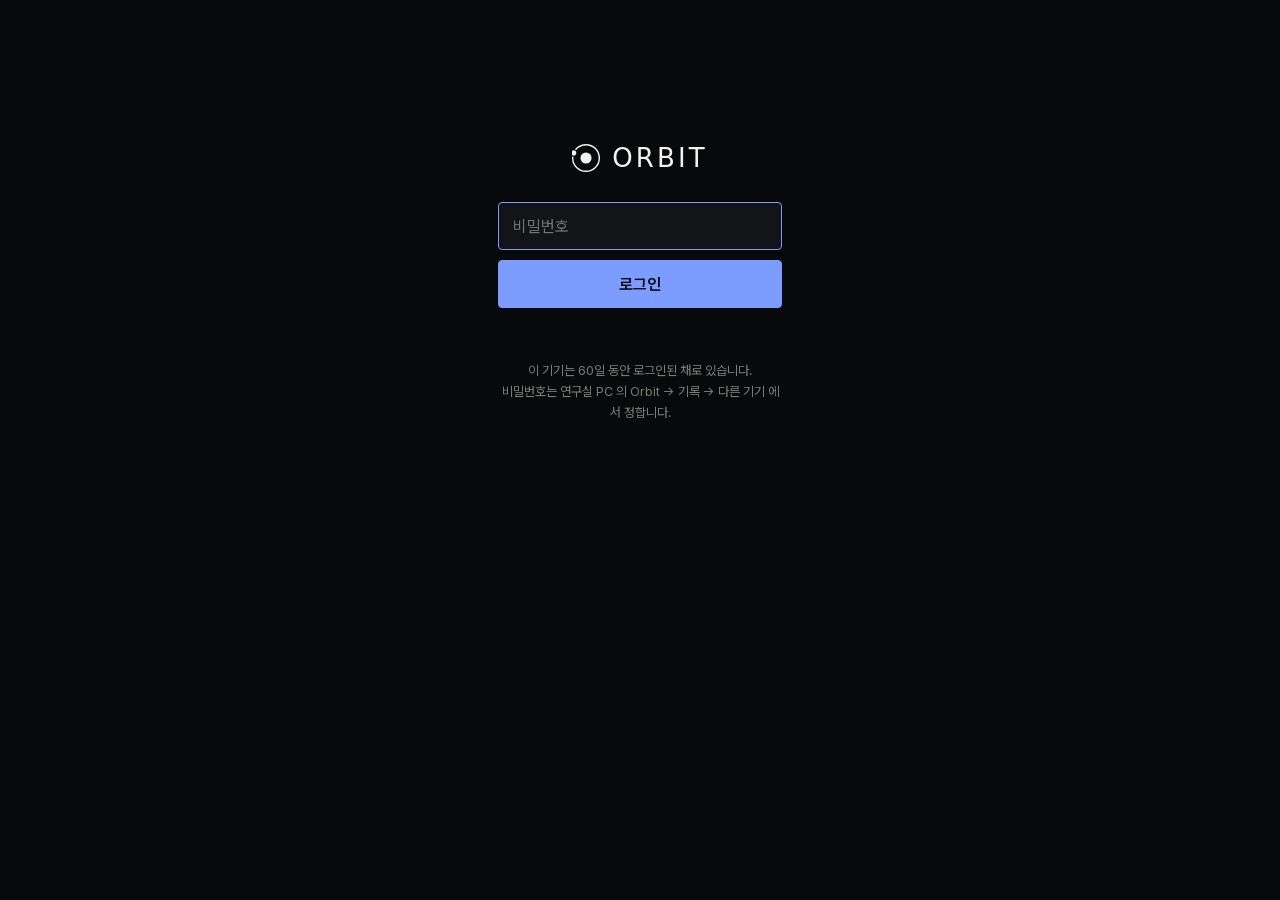
==== static/login.html @ 62438f57 "Orbit 첫 커밋: 연구실 출근·집중 자가기록 (옛 Horarium) 2026-09 부터 git 없이 키워 온 MAENG_worklog 폴더를 그대로 저장소로 만든다. 지금 상태" ====
<!DOCTYPE html>
<html lang="ko">
<head>
<meta charset="utf-8">
<meta name="viewport" content="width=device-width, initial-scale=1, viewport-fit=cover">
<title>로그인 · Orbit</title>
<link rel="icon" href="/static/horarium.ico" sizes="any">
<link rel="icon" type="image/svg+xml" href="/static/favicon.svg">
<link rel="apple-touch-icon" href="/static/icon-180.png">
<link rel="manifest" href="/static/manifest.json">
<meta name="theme-color" content="#08090a">
<meta name="apple-mobile-web-app-status-bar-style" content="black">
<script>(function(){var t='dark';try{t=localStorage.getItem('orbit.theme')||'dark';}catch(e){}t=t==='light'?'light':'dark';document.documentElement.setAttribute('data-theme',t);var m=document.querySelector('meta[name="theme-color"]');if(m)m.setAttribute('content',t==='dark'?'#08090a':'#ffffff');})();</script>
<meta name="apple-mobile-web-app-capable" content="yes">
<meta name="apple-mobile-web-app-title" content="Orbit">
<style>
  /* DESIGN §36.4·§37 — Orbit 토큰(§12.2) 그대로. 로그인 전에는 app.css 를 받을 수 없어 필요한 것만 여기에 */
  @font-face { font-family: "Pretendard Variable"; font-weight: 45 920; font-style: normal; font-display: swap; src: url("/static/PretendardVariable.woff2") format("woff2-variations"), url("/static/PretendardVariable.woff2") format("woff2"); }
  :root { --bg: #f4f4f2; --surface: #ffffff; --text: #1c1c1a; --text-2: #5c5c58; --text-3: #8c8c87; --line-2: #c8c7c1; --accent: #1f4fd1; --red: #a33a3a; --r: 4px;
          --font: "Pretendard Variable", Pretendard, Inter, "Malgun Gothic", "Segoe UI", system-ui, sans-serif; --font-serif: Georgia, "Times New Roman", serif; }
  :root[data-theme="dark"] { --bg: #08090a; --surface: #08090a; --text: #f2f2ef; --text-2: #b4b4ae; --text-3: #7d7d78; --line-2: #3a3d44; --accent: #7c9cff; --red: #ef7b7b; color-scheme: dark; }
  [data-theme="dark"] .box h1 img { filter: invert(1); }
  [data-theme="dark"] .box input { background: #121418; }
  [data-theme="dark"] .box button { color: #0b0c0f; }
  * { box-sizing: border-box; }
  html { -webkit-text-size-adjust: 100%; }
  body { margin: 0; font-family: var(--font); color: var(--text); background: var(--surface); -webkit-tap-highlight-color: transparent; }
  .box { max-width: 340px; margin: 16vh auto 0; padding: 0 28px; text-align: center; }
  .box h1 { display: flex; align-items: center; justify-content: center; gap: 12px; margin: 0 0 30px; font-family: "Malgun Gothic", "Segoe UI", -apple-system, system-ui, sans-serif; font-size: 26px; font-weight: 400; letter-spacing: .12em; line-height: 1; }
  .box h1 .brand-mark { height: 28px; width: 28px; flex: none; }   /* §37.8 마크 옆에 ORBIT, §37.9 위성 = 분침 */
  .box input { width: 100%; height: 48px; font: inherit; font-size: 16px; padding: 0 14px; border: 1px solid var(--line-2); border-radius: var(--r); background: var(--surface); color: var(--text); -webkit-appearance: none; appearance: none; }
  .box input:focus { outline: none; border-color: var(--accent); }
  .box button { width: 100%; height: 48px; margin-top: 10px; font: inherit; font-size: 16px; font-weight: 600; border: 1px solid var(--accent); border-radius: var(--r); background: var(--accent); color: #fff; cursor: pointer; }
  .box button:disabled { opacity: .5; cursor: default; }
  #msg { margin-top: 12px; font-size: 14px; color: var(--red); min-height: 1.5em; }
  .hint { margin-top: 20px; font-size: 13px; line-height: 1.6; color: var(--text-3); }
</style>
</head>
<body>
<form class="box" id="f">
  <h1><img class="brand-mark" src="/static/logo-mark.svg" alt="">ORBIT</h1>
  <input type="password" id="pw" placeholder="비밀번호" autocomplete="current-password" autofocus>
  <button id="go" type="submit">로그인</button>
  <div id="msg"></div>
  <div class="hint">이 기기는 60일 동안 로그인된 채로 있습니다.<br>비밀번호는 연구실 PC 의 Orbit → 기록 → 다른 기기 에서 정합니다.</div>
</form>
<script>
/* §37.9 로고의 위성 = 분침 (app.js 의 initOrbitMark 와 같은 일) */
(function () {
  var img = document.querySelector('h1 img.brand-mark');
  if (!img || !window.fetch || !window.DOMParser) return;
  fetch('/static/logo-mark-clock.svg').then(function (r) { if (!r.ok) throw new Error(r.status); return r.text(); }).then(function (txt) {
    var src = new DOMParser().parseFromString(txt, 'image/svg+xml').documentElement;
    if (!src || src.nodeName.toLowerCase() !== 'svg' || !src.querySelector('.om-moon')) return;
    var svg = document.importNode(src, true);
    svg.setAttribute('class', 'brand-mark'); svg.setAttribute('aria-hidden', 'true');
    img.parentNode.replaceChild(svg, img);
    var c = Number((svg.getAttribute('viewBox') || '').split(/[\s,]+/)[2] || 0) / 2, parts = svg.querySelectorAll('.om-gap, .om-moon');
    var tick = function () {
      var d = new Date(), a = (d.getMinutes() + d.getSeconds() / 60) * 6;
      for (var i = 0; i < parts.length; i++) parts[i].setAttribute('transform', 'rotate(' + a.toFixed(2) + ' ' + c + ' ' + c + ')');
    };
    tick(); setInterval(tick, 10000);
  }).catch(function () {});
})();
/* DESIGN §36: 이 PC 밖에서 온 요청은 여기서 비밀번호로 로그인한다. next 는 이 사이트 안의 경로만 */
(function () {
  var n = new URLSearchParams(location.search).get('next') || '';
  var next = /^\/(?![\/\\])/.test(n) ? n : '/';
  var msg = document.getElementById('msg'), go = document.getElementById('go'), pw = document.getElementById('pw');
  document.getElementById('f').addEventListener('submit', function (e) {
    e.preventDefault();
    if (!pw.value) { pw.focus(); return; }
    go.disabled = true; msg.textContent = '';
    fetch('/api/login', { method: 'POST', headers: { 'Content-Type': 'application/json; charset=utf-8' }, body: JSON.stringify({ password: pw.value }) })
      .then(function (r) { return r.json(); })
      .catch(function () { return { error: '서버에 닿지 못했습니다' }; })
      .then(function (r) {
        go.disabled = false;
        if (r && r.ok) { location.replace(next); return; }
        msg.textContent = (r && r.error) || '로그인하지 못했습니다'; pw.value = ''; pw.focus();
      });
  });
})();
</script>
</body>
</html>
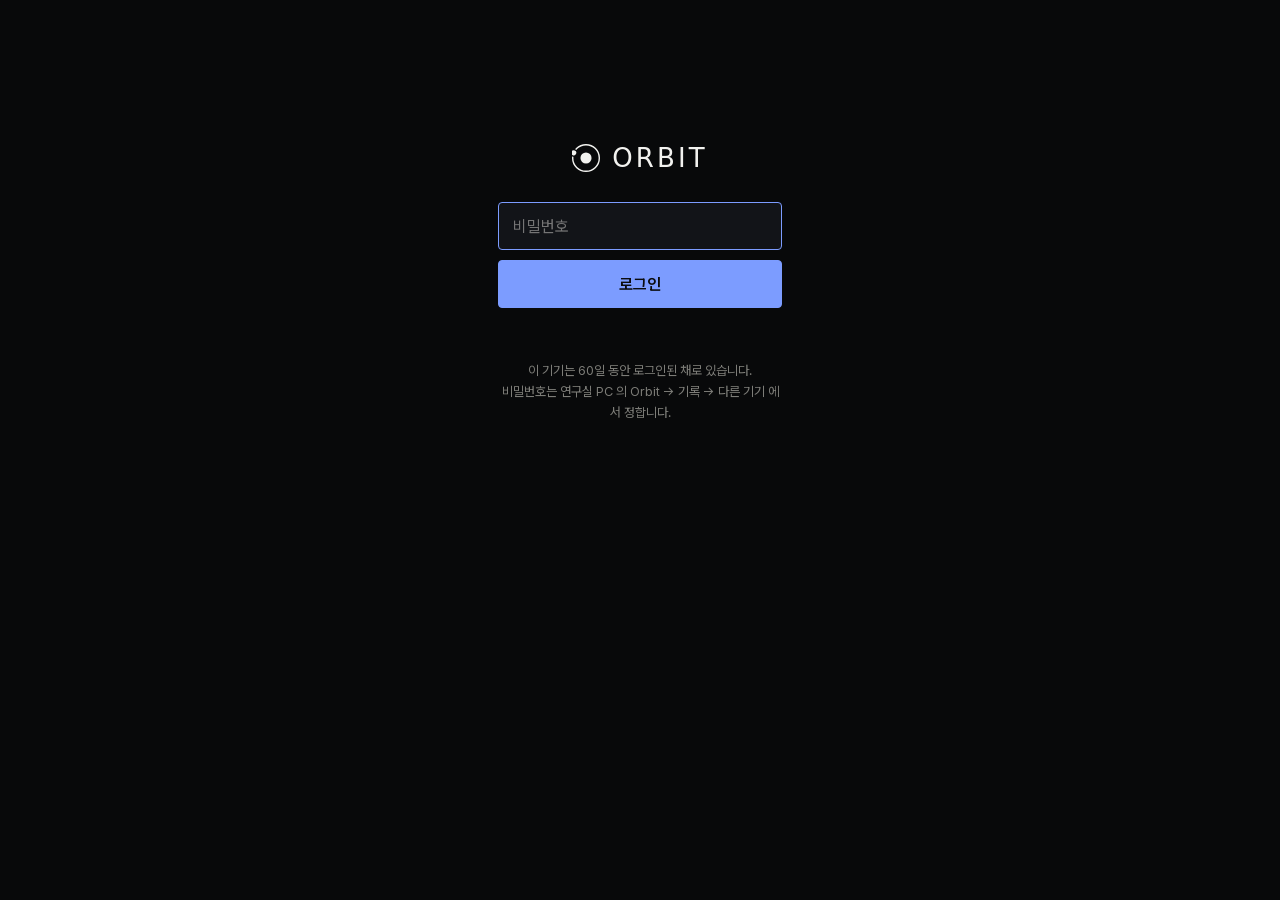
==== commit 507e4cfd: "PC 창 아이콘이 아직 Horarium 이던 것 고침 (DESIGN §44) PC 에서는 크롬 --app 창이 앱 전용 프로필로 열리는데, 그 프로필의 Favicons DB 가 이" ====
--- a/static/login.html
+++ b/static/login.html
@@ -4,10 +4,10 @@
 <meta charset="utf-8">
 <meta name="viewport" content="width=device-width, initial-scale=1, viewport-fit=cover">
 <title>로그인 · Orbit</title>
-<link rel="icon" href="/static/horarium.ico" sizes="any">
-<link rel="icon" type="image/svg+xml" href="/static/favicon.svg">
-<link rel="apple-touch-icon" href="/static/icon-180.png">
-<link rel="manifest" href="/static/manifest.json">
+<link rel="icon" href="/static/horarium.ico?v=orbit2" sizes="any">
+<link rel="icon" type="image/svg+xml" href="/static/favicon.svg?v=orbit2">
+<link rel="apple-touch-icon" href="/static/icon-180.png?v=orbit2">
+<link rel="manifest" href="/static/manifest.json?v=orbit2">
 <meta name="theme-color" content="#08090a">
 <meta name="apple-mobile-web-app-status-bar-style" content="black">
 <script>(function(){var t='dark';try{t=localStorage.getItem('orbit.theme')||'dark';}catch(e){}t=t==='light'?'light':'dark';document.documentElement.setAttribute('data-theme',t);var m=document.querySelector('meta[name="theme-color"]');if(m)m.setAttribute('content',t==='dark'?'#08090a':'#ffffff');})();</script>
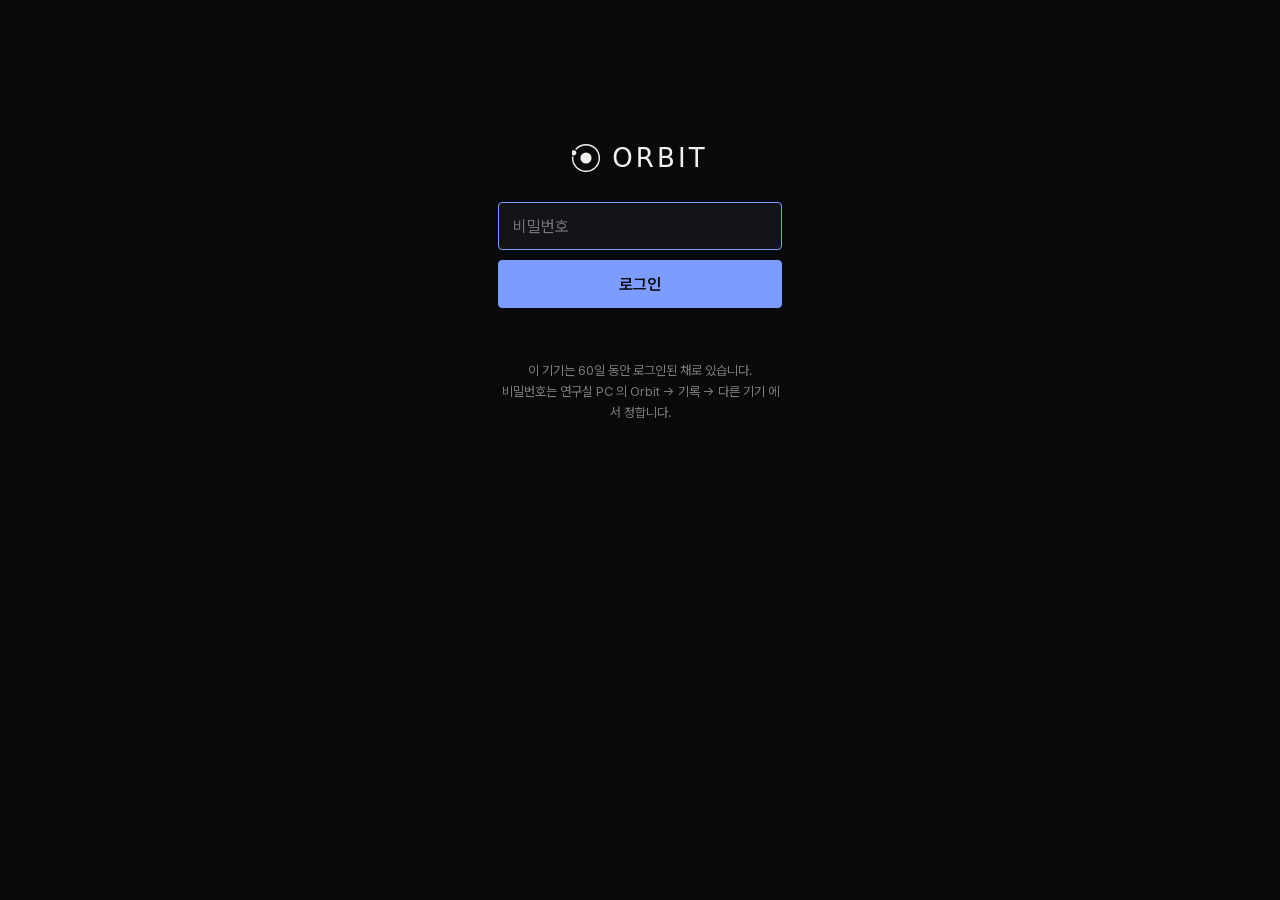
==== commit f565e6fd: "PC 아이콘을 바탕 없이 한 가지 색으로 (DESIGN §45) 사용자: "깜-하-깜-하라서 번잡해 보여. 배경색 없이 까만색으로만 하거나 하얗게만". 이 PC 의 윈도우는 밝은 " ====
--- a/static/login.html
+++ b/static/login.html
@@ -4,10 +4,10 @@
 <meta charset="utf-8">
 <meta name="viewport" content="width=device-width, initial-scale=1, viewport-fit=cover">
 <title>로그인 · Orbit</title>
-<link rel="icon" href="/static/horarium.ico?v=orbit2" sizes="any">
-<link rel="icon" type="image/svg+xml" href="/static/favicon.svg?v=orbit2">
-<link rel="apple-touch-icon" href="/static/icon-180.png?v=orbit2">
-<link rel="manifest" href="/static/manifest.json?v=orbit2">
+<link rel="icon" href="/static/horarium.ico?v=orbit3" sizes="32x32">
+<link rel="icon" type="image/svg+xml" href="/static/favicon.svg?v=orbit3">
+<link rel="apple-touch-icon" href="/static/icon-180.png?v=orbit3">
+<link rel="manifest" href="/static/manifest.json?v=orbit3">
 <meta name="theme-color" content="#08090a">
 <meta name="apple-mobile-web-app-status-bar-style" content="black">
 <script>(function(){var t='dark';try{t=localStorage.getItem('orbit.theme')||'dark';}catch(e){}t=t==='light'?'light':'dark';document.documentElement.setAttribute('data-theme',t);var m=document.querySelector('meta[name="theme-color"]');if(m)m.setAttribute('content',t==='dark'?'#08090a':'#ffffff');})();</script>
